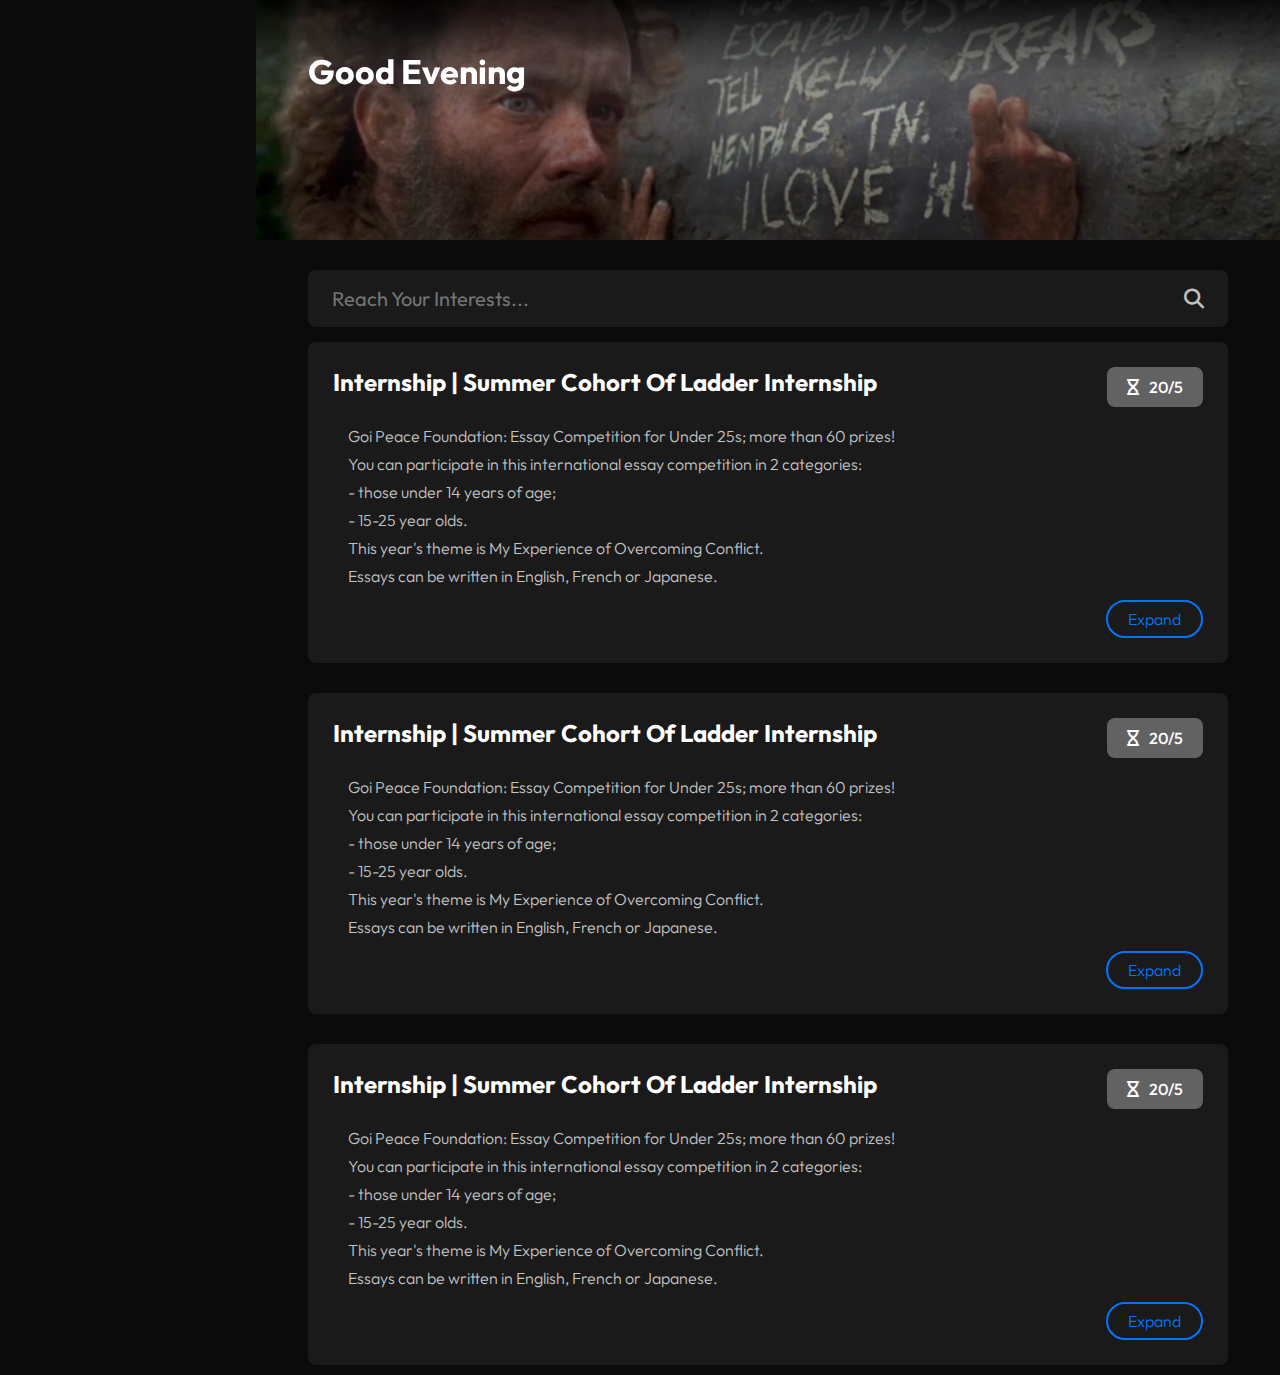
==== index.html @ e06b32e0 "Build Content Component" ====
<!DOCTYPE html>
<html lang="en">

<head>
    <meta charset="UTF-8">
    <meta name="viewport" content="width=device-width, initial-scale=1.0">
    <title>Survive Agency</title>
    <link rel="stylesheet" href="fontawesome/css/all.min.css">
    <link rel="stylesheet" href="css/index.css">
    <link rel="preconnect" href="https://fonts.googleapis.com">
    <link rel="preconnect" href="https://fonts.gstatic.com" crossorigin>
    <link href="https://fonts.googleapis.com/css2?family=Outfit:wght@100..900&display=swap" rel="stylesheet">
</head>

<body>
    <div class="container">
        <div class="sidebar"></div>
        <div class="content">

            <div class="welcome">
                <div class="content-container">
                    <h1 class="welcome-message">Good Evening</h1>
                </div>
                <div class="overlay"></div>
            </div>
            <div class="content-container">
                <div class="widget-container">
                    <div class="widget">
                        <div class="search-bar">
                            <input type="text" placeholder="Reach Your Interests...">
                            <i class="fas fa-search"></i>
                        </div>
                    </div>
                </div>
                <div class="cards-container">
                    <div class="card">
                        <div class="top">
                            <h3 class="title">
                                <span class="type">internship</span> | <span class="text">Summer Cohort of ladder
                                    internship</span>
                            </h3>
                            <div class="deadline">
                                <i class="fas fa-hourglass"></i>
                                <span class="date">20/5</span>
                            </div>
                        </div>
                        <p class="desc">Goi Peace Foundation: Essay Competition for Under 25s; more than 60 prizes! <br>
                            You can participate in this international essay competition in 2 categories: <br>
                            - those under 14 years of age; <br>
                            - 15-25 year olds. <br>
                            This year's theme is My Experience of Overcoming Conflict. <br>
                            Essays can be written in English, French or Japanese.</p>
                        <div class="bottom">
                            <div class="btn">
                                <a href="#opportunity">expand</a>
                            </div>
                        </div>
                    </div>
                    <div class="card">
                        <div class="top">
                            <h3 class="title">
                                <span class="type">internship</span> | <span class="text">Summer Cohort of ladder
                                    internship</span>
                            </h3>
                            <div class="deadline">
                                <i class="fas fa-hourglass"></i>
                                <span class="date">20/5</span>
                            </div>
                        </div>
                        <p class="desc">Goi Peace Foundation: Essay Competition for Under 25s; more than 60 prizes! <br>
                            You can participate in this international essay competition in 2 categories: <br>
                            - those under 14 years of age; <br>
                            - 15-25 year olds. <br>
                            This year's theme is My Experience of Overcoming Conflict. <br>
                            Essays can be written in English, French or Japanese.</p>
                        <div class="bottom">
                            <div class="btn">
                                <a href="#opportunity">expand</a>
                            </div>
                        </div>
                    </div>
                    <div class="card">
                        <div class="top">
                            <h3 class="title">
                                <span class="type">internship</span> | <span class="text">Summer Cohort of ladder
                                    internship</span>
                            </h3>
                            <div class="deadline">
                                <i class="fas fa-hourglass"></i>
                                <span class="date">20/5</span>
                            </div>
                        </div>
                        <p class="desc">Goi Peace Foundation: Essay Competition for Under 25s; more than 60 prizes! <br>
                            You can participate in this international essay competition in 2 categories: <br>
                            - those under 14 years of age; <br>
                            - 15-25 year olds. <br>
                            This year's theme is My Experience of Overcoming Conflict. <br>
                            Essays can be written in English, French or Japanese.</p>
                        <div class="bottom">
                            <div class="btn">
                                <a href="#opportunity">expand</a>
                            </div>
                        </div>
                    </div>
                </div>
            </div>
        </div>
    </div>
</body>

</html>
---- css/index.css ----
* {
  margin: 0;
  padding: 0;
  box-sizing: border-box;
  font-family: "Outfit";
}

body {
  font-family: "Outfit";
  color: white;
  font-weight: 300;
  background-color: #0b0b0b;
}

.container {
  width: 100%;
  display: grid;
  grid-template-columns: 20% 80%;
}

.content-container {
  position: relative;
  padding: 0 30px;
  margin: 0 auto;
  width: 100%;
  max-width: 980px;
}

.content .welcome {
  position: relative;
  width: 100%;
  height: 240px;
  overflow: hidden;
  background-image: url("../images/cast-away-low.png");
  background-size: cover;
  background-position: center;
  background-repeat: no-repeat;
}

.content .welcome img {
  width: 100%;
  height: 100%;
  object-fit: cover;
}

.content .welcome .content-container {
  position: relative;
  top: 50px;
  background: transparent;
  z-index: 2;
}
.content .welcome .welcome-message {
  color: white;
  font-size: 34px;
  font-weight: bold;
}

.content .welcome .overlay {
  position: absolute;
  top: 0;
  left: 0;
  width: 100%;
  height: 100%;
  background: linear-gradient(
    180deg,
    rgba(0, 0, 0, 85%) 0%,
    rgba(93, 93, 93, 39%) 30%,
    rgba(155, 155, 155, 9%) 50%,
    rgb(0 0 0 / 30%) 78%
  );
  z-index: 1;
}

.content .widget-container {
  position: sticky;
  top: 0px;
  padding: 30px 0px 15px 0;
  background-color: #0b0b0b;
}

.content .widget {
  width: 100%;
}

.content .widget .search-bar {
  background-color: #1a1a1a;
  width: 100%;
  padding: 16px 24px;
  border-radius: 8px;
  display: flex;
  justify-content: space-between;
  align-items: center;
}

.content .widget .search-bar input {
  background-color: transparent;
  border: none;
  outline: none;
  color: white;
  font-weight: 400;
  font-size: 20px;
}

.content .widget .search-bar i {
  color: #c0c0c0;
  font-size: 20px;
}

.cards-container {
  display: flex;
  flex-direction: column;
  align-items: center;
  justify-content: stretch;
  gap: 30px;
  padding-bottom: 10px;
}

.cards-container .card {
  width: 100%;
  padding: 25px;
  background-color: #1a1a1a;
  border-radius: 8px;
}

.cards-container .card .top {
  display: flex;
  justify-content: space-between;
  gap: 20px;
}
.cards-container .card .title {
  text-transform: capitalize;
  font-size: 24px;
  font-family: 500;
  margin-bottom: 25px;
}

.cards-container .card .desc {
  color: #c3c3c3;
  line-height: 28px;
  margin-left: 15px;
}

.bottom {
  margin-top: 10px;
  width: 100%;
  display: flex;
  justify-content: end;
  align-items: center;
}

.btn {
  padding: 7px 20px;
  border: 2px solid #0076ff;
  width: max-content;
  border-radius: 25px;
  display: grid;
  place-items: center;
}

.btn a {
  text-decoration: none;
  color: #0076ff;
  text-transform: capitalize;
}

.deadline {
  padding: 10px 20px;
  background-color: #626262;
  height: fit-content;
  border-radius: 8px;
  display: flex;
  gap: 10px;
  align-items: center;
  color: #fff;
  font-weight: 500;
}
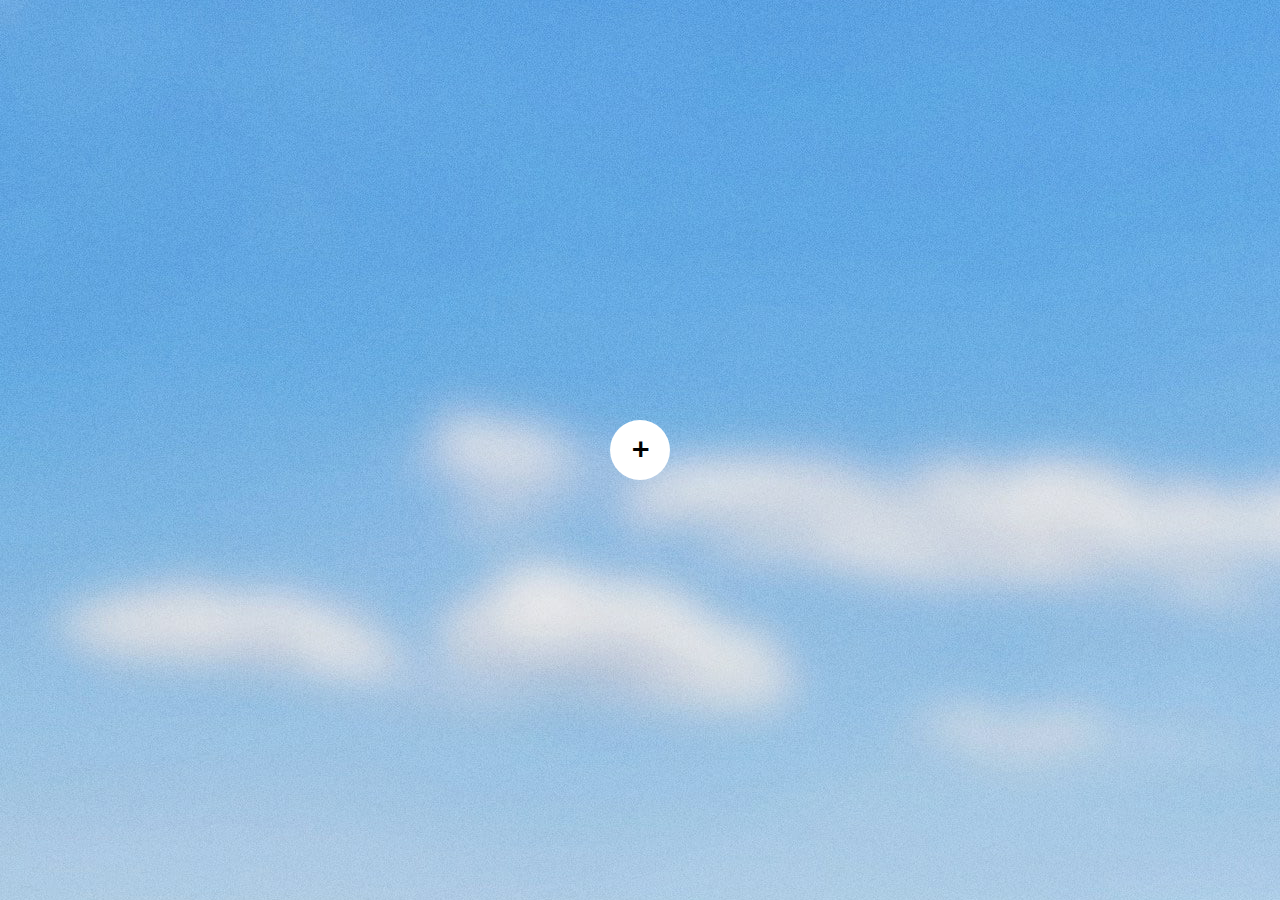
==== commit ea015d99: "add opportunity popup" ====
--- a/index.html
+++ b/index.html
@@ -1,111 +1,39 @@
 <!DOCTYPE html>
 <html lang="en">
+<head>
+  <meta charset="UTF-8">
+  <title></title>
+  <link rel="stylesheet" href="style.css">
+  <script defer src="app.js"></script>
+</head>
+<body>
 
-<head>
-    <meta charset="UTF-8">
-    <meta name="viewport" content="width=device-width, initial-scale=1.0">
-    <title>Survive Agency</title>
-    <link rel="stylesheet" href="fontawesome/css/all.min.css">
-    <link rel="stylesheet" href="css/index.css">
-    <link rel="preconnect" href="https://fonts.googleapis.com">
-    <link rel="preconnect" href="https://fonts.gstatic.com" crossorigin>
-    <link href="https://fonts.googleapis.com/css2?family=Outfit:wght@100..900&display=swap" rel="stylesheet">
-</head>
+<div class="container" >
+    <button class="btn" onclick="openPopup()">+</button>
+    
+    <div id="popup" class="popup">
+        <button onclick="closePopup()">X</button>
+        <form>
+            <label for="name">Name:</label>
+            <input type="text" id="name" name="name"><br><br>
 
-<body>
-    <div class="container">
-        <div class="sidebar"></div>
-        <div class="content">
+            <label for="authority">Authority:</label>
+            <input type="text" id="authority" name="authority"><br><br>
 
-            <div class="welcome">
-                <div class="content-container">
-                    <h1 class="welcome-message">Good Evening</h1>
-                </div>
-                <div class="overlay"></div>
-            </div>
-            <div class="content-container">
-                <div class="widget-container">
-                    <div class="widget">
-                        <div class="search-bar">
-                            <input type="text" placeholder="Reach Your Interests...">
-                            <i class="fas fa-search"></i>
-                        </div>
-                    </div>
-                </div>
-                <div class="cards-container">
-                    <div class="card">
-                        <div class="top">
-                            <h3 class="title">
-                                <span class="type">internship</span> | <span class="text">Summer Cohort of ladder
-                                    internship</span>
-                            </h3>
-                            <div class="deadline">
-                                <i class="fas fa-hourglass"></i>
-                                <span class="date">20/5</span>
-                            </div>
-                        </div>
-                        <p class="desc">Goi Peace Foundation: Essay Competition for Under 25s; more than 60 prizes! <br>
-                            You can participate in this international essay competition in 2 categories: <br>
-                            - those under 14 years of age; <br>
-                            - 15-25 year olds. <br>
-                            This year's theme is My Experience of Overcoming Conflict. <br>
-                            Essays can be written in English, French or Japanese.</p>
-                        <div class="bottom">
-                            <div class="btn">
-                                <a href="#opportunity">expand</a>
-                            </div>
-                        </div>
-                    </div>
-                    <div class="card">
-                        <div class="top">
-                            <h3 class="title">
-                                <span class="type">internship</span> | <span class="text">Summer Cohort of ladder
-                                    internship</span>
-                            </h3>
-                            <div class="deadline">
-                                <i class="fas fa-hourglass"></i>
-                                <span class="date">20/5</span>
-                            </div>
-                        </div>
-                        <p class="desc">Goi Peace Foundation: Essay Competition for Under 25s; more than 60 prizes! <br>
-                            You can participate in this international essay competition in 2 categories: <br>
-                            - those under 14 years of age; <br>
-                            - 15-25 year olds. <br>
-                            This year's theme is My Experience of Overcoming Conflict. <br>
-                            Essays can be written in English, French or Japanese.</p>
-                        <div class="bottom">
-                            <div class="btn">
-                                <a href="#opportunity">expand</a>
-                            </div>
-                        </div>
-                    </div>
-                    <div class="card">
-                        <div class="top">
-                            <h3 class="title">
-                                <span class="type">internship</span> | <span class="text">Summer Cohort of ladder
-                                    internship</span>
-                            </h3>
-                            <div class="deadline">
-                                <i class="fas fa-hourglass"></i>
-                                <span class="date">20/5</span>
-                            </div>
-                        </div>
-                        <p class="desc">Goi Peace Foundation: Essay Competition for Under 25s; more than 60 prizes! <br>
-                            You can participate in this international essay competition in 2 categories: <br>
-                            - those under 14 years of age; <br>
-                            - 15-25 year olds. <br>
-                            This year's theme is My Experience of Overcoming Conflict. <br>
-                            Essays can be written in English, French or Japanese.</p>
-                        <div class="bottom">
-                            <div class="btn">
-                                <a href="#opportunity">expand</a>
-                            </div>
-                        </div>
-                    </div>
-                </div>
-            </div>
-        </div>
+            <label for="type">Type:</label>
+            <input type="text" id="type" name="type"><br><br>
+
+            <label for="deadline">Deadline:</label>
+            <input type="date" id="deadline" name="deadline"><br><br>
+            
+            <label for="description">Description:</label>
+            <textarea id="description" name="description" rows="4" style="width: 90%;"></textarea><br><br>
+
+            <button type="submit">Add</button>
+        </form>
     </div>
+</div>
+
+
 </body>
-
-</html>+</html>
--- a/style.css
+++ b/style.css
@@ -0,0 +1,128 @@
+@import url('https://fonts.googleapis.com/css2?family=Poppins:wght@400;500;700&display=swap');
+
+* {
+    margin: 0;
+    padding: 0;
+    box-sizing: border-box;
+    font-family: 'Poppins', sans-serif;
+}
+
+
+.container {
+    background-image: url("img.jpg");
+    width: 100%;
+    height: 100vh;
+    display: flex;
+    align-items: center;
+    justify-content: center;
+    position: relative;
+    z-index: 1; 
+}
+
+.btn {
+    height: 60px;
+    width: 60px;
+    background: #fff;
+    border: 0;
+    outline: none;
+    cursor: pointer;
+    font-size: 30px;
+    font-weight: 500;
+    display: flex;
+    align-items: center;
+    justify-content: center;
+    transition: transform 0.2s;
+    border-radius: 50%;
+}
+
+.btn:active {
+    transform: scale(0.95);
+
+
+}
+
+.popup {
+    width: 95%; 
+    max-width: 1000px; 
+    height: 80%;
+    background: #000; 
+    border-radius: 15px;
+    position: absolute;
+    top: 50%;
+    left: 50%;
+    transform: translate(-50%, -50%) scale(0.1);
+    text-align: center;
+    padding: 20px;
+    color: #fff; 
+    visibility: hidden;
+    transition: all 0.4s ease-in-out;
+    overflow: auto;
+    display: flex; 
+    flex-direction: column;
+    align-items: left;
+    scrollbar-color: #070707 #333;
+    scrollbar-width: thin;
+    scroll-behavior: smooth;
+}
+
+.open-popup {
+    visibility: visible;
+    top: 50%;
+    transform: translate(-50%, -50%) scale(1);
+}
+
+
+
+.popup h2 {
+    font-size: 38px;
+    font-weight: 500;
+    margin: 20px 0; 
+}
+
+.popup button {
+    width: 60px;
+    height: 40px;
+    padding: 10px 0;
+    background-color: #000000;
+    color: #214dff;
+    border: 0;
+    outline: none;
+    font-size: 18px;
+    border-radius: 20px;
+    box-shadow: 0 5px 5px rgba(107, 107, 107, 0.432);
+    margin-top: 20px;
+    margin-bottom: 10px;
+}
+
+
+input[type="text"],
+input[type="date"],
+textarea {
+    width: 100%; 
+    padding: 10px;
+    margin: 10px 0;
+    border-radius: 20px; 
+    background-color: #333; 
+    color: #fff; 
+    font-size: 16px; 
+    outline: none; 
+    resize: none; 
+}
+
+input[type="text"]:focus,
+input[type="date"]:focus,
+textarea:focus {
+    border-color: #004cff; 
+    outline: none; 
+}
+
+label {
+    margin-bottom: 5px; 
+    font-weight: 500; 
+    color: #fff; 
+}
+
+.blur {
+    filter: blur(0px);
+    transition: filter 0.2s ease-in-out;
+}
